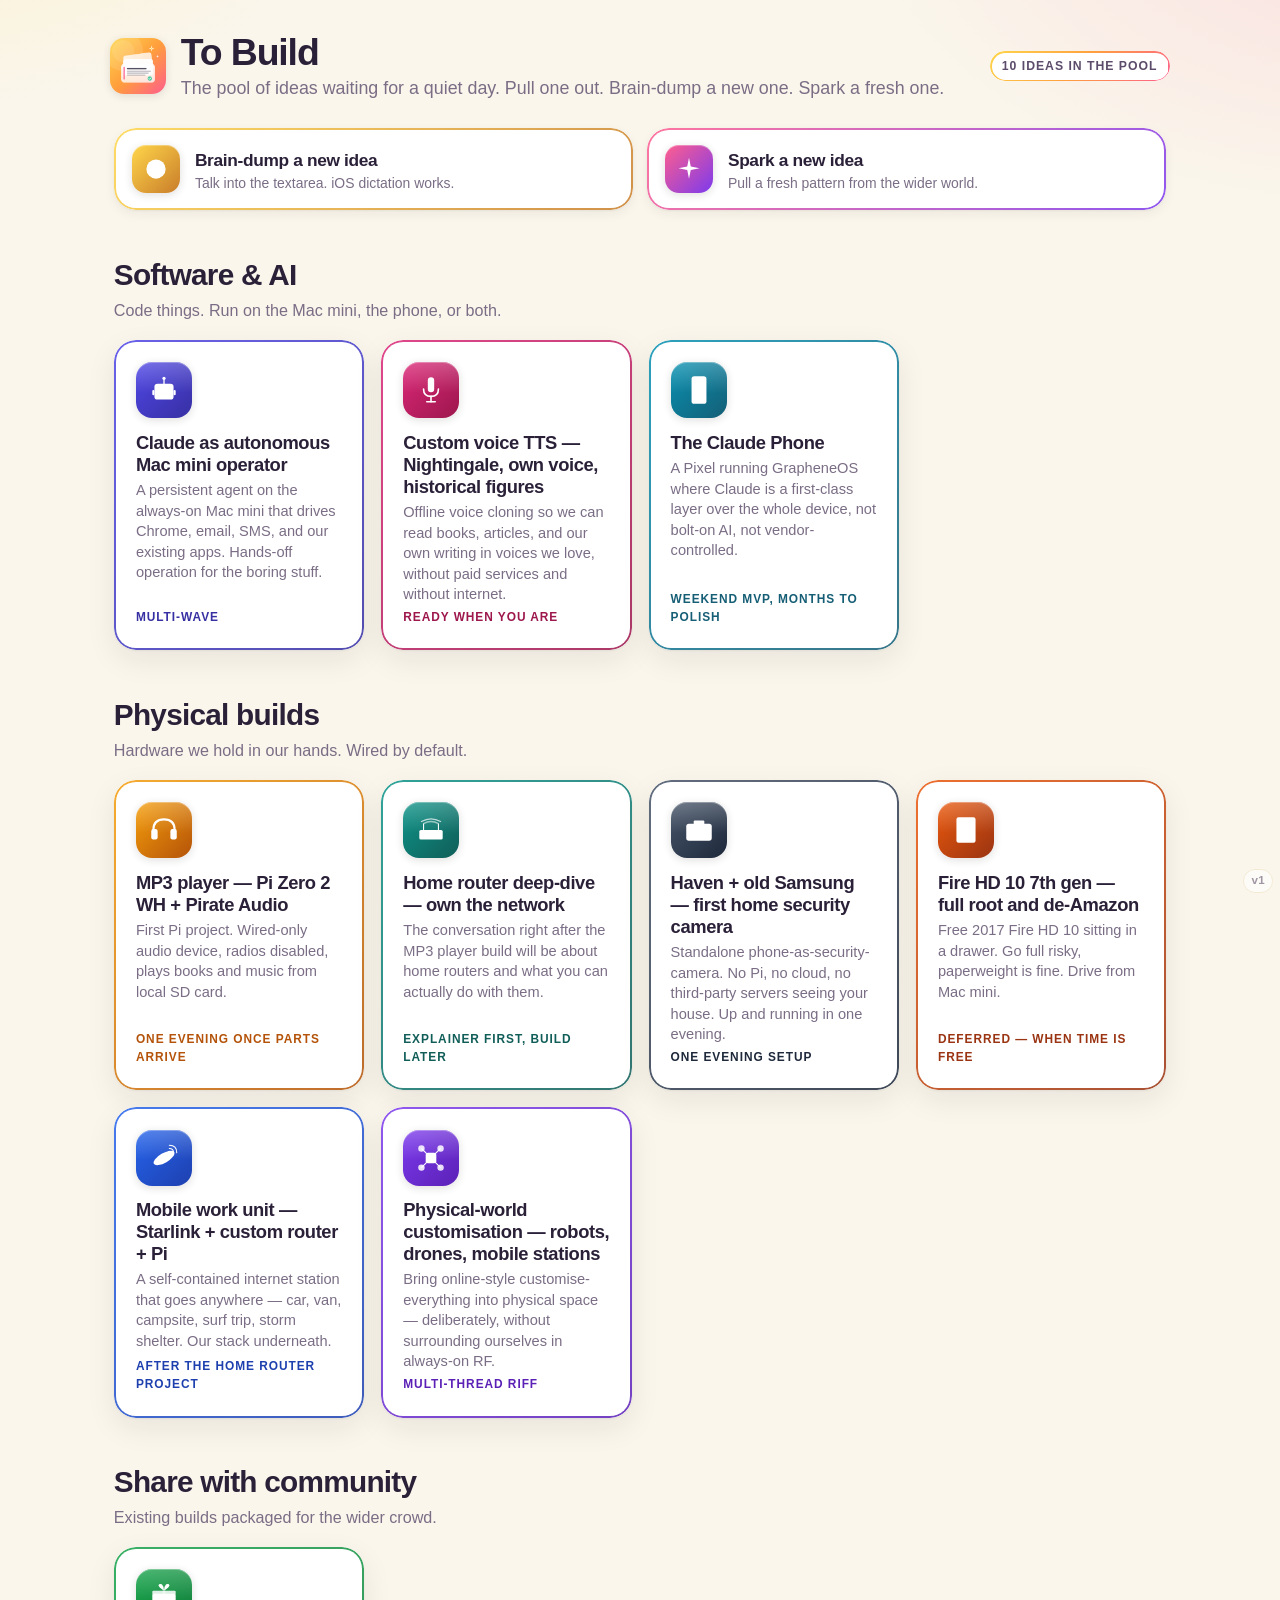
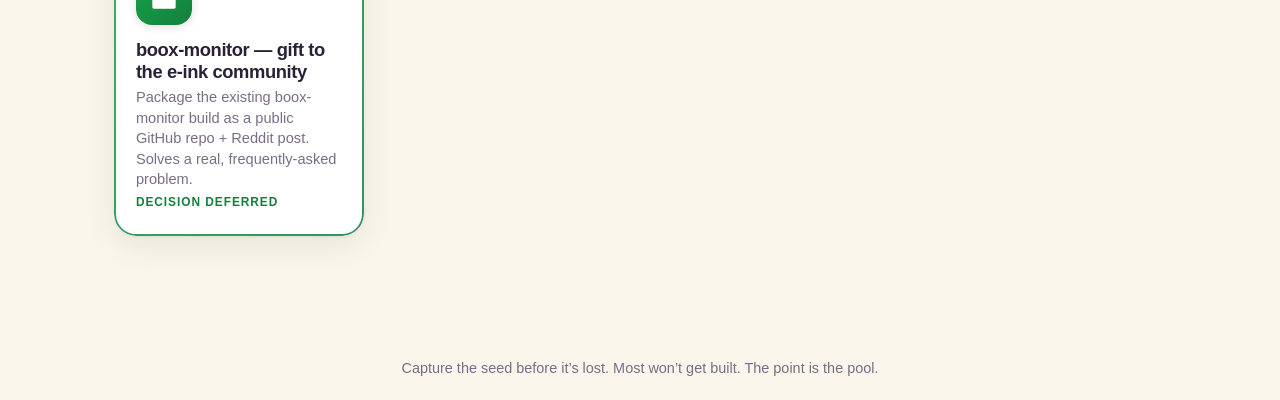
==== index.html @ 6b17cfba "Initial commit: To Build — ideas pool PWA Personal launcher for the pool of project ideas captured i" ====
<!DOCTYPE html>
<html lang="en">
<head>
  <meta charset="UTF-8">
  <meta name="viewport" content="width=device-width, initial-scale=1.0, viewport-fit=cover">
  <meta name="theme-color" content="#FAF6EC">
  <meta name="apple-mobile-web-app-capable" content="yes">
  <meta name="apple-mobile-web-app-status-bar-style" content="default">
  <meta name="apple-mobile-web-app-title" content="To Build">
  <title>To Build — The ideas pool</title>
  <link rel="manifest" href="manifest.json">
  <link rel="icon" type="image/png" sizes="192x192" href="icon-192.png">
  <link rel="apple-touch-icon" href="apple-touch-icon.png">
  <link rel="stylesheet" href="assets/style.css">
</head>
<body class="launcher">

  <header class="launcher-hero">
    <div class="hero-wrap">
      <div class="hero-brand">
        <img src="icon-192.png" alt="" class="brand-icon" onerror="this.style.display='none'">
        <div>
          <h1>To Build</h1>
          <p class="hero-lede">The pool of ideas waiting for a quiet day. Pull one out. Brain-dump a new one. Spark a fresh one.</p>
        </div>
      </div>
      <div class="count-pill" id="count-pill">… ideas</div>
    </div>
  </header>

  <main class="launcher-main">

    <div class="action-row">
      <a href="add.html" class="action-tile" style="--c:#FFD64A;--cd:#C97D2A;">
        <span class="action-icon"><svg viewBox="0 0 64 64" class="tile-icon" id="add-icon"></svg></span>
        <span class="action-body">
          <span class="action-name">Brain-dump a new idea</span>
          <span class="action-tagline">Talk into the textarea. iOS dictation works.</span>
        </span>
      </a>
      <a href="spark.html" class="action-tile" style="--c:#FF5E8E;--cd:#7c3aed;">
        <span class="action-icon"><svg viewBox="0 0 64 64" class="tile-icon" id="spark-icon"></svg></span>
        <span class="action-body">
          <span class="action-name">Spark a new idea</span>
          <span class="action-tagline">Pull a fresh pattern from the wider world.</span>
        </span>
      </a>
    </div>

    <div id="sections"></div>

  </main>

  <footer class="launcher-footer">
    Capture the seed before it&rsquo;s lost. Most won&rsquo;t get built. The point is the pool.
  </footer>

  <script src="assets/ideas-data.js"></script>
  <script src="assets/app.js"></script>
  <script>
    // Inject action-tile icons
    document.getElementById('add-icon').innerHTML = TB.ICONS.plus;
    document.getElementById('spark-icon').innerHTML = TB.ICONS.spark;

    // Group ideas by category
    const user = TB.loadUserIdeas();
    const seed = window.IDEAS || [];
    const all = [...user, ...seed];
    document.getElementById('count-pill').textContent = `${all.length} ideas in the pool`;

    const userTiles = user;
    const grouped = {};
    for (const cat of window.CATEGORIES) grouped[cat.id] = [];
    for (const idea of seed) {
      if (grouped[idea.category]) grouped[idea.category].push(idea);
    }

    function renderTile(idea) {
      const isUser = !window.IDEAS.find(s => s.id === idea.id);
      return `
        <a href="idea.html?id=${encodeURIComponent(idea.id)}" class="tile" style="--c:${idea.color};--cd:${idea.colorDeep};">
          ${isUser ? '<span class="tile-badge">Yours</span>' : ''}
          <div class="tile-icon-wrap">${TB.tileIconSVG(idea.icon)}</div>
          <div class="tile-body">
            <div class="tile-name">${TB.escapeHtml(idea.name)}</div>
            <div class="tile-tagline">${TB.escapeHtml(idea.hook)}</div>
            ${idea.status ? `<div class="tile-status">${TB.escapeHtml(idea.status)}</div>` : ''}
          </div>
        </a>`;
    }

    const sectionsEl = document.getElementById('sections');
    let html = '';

    if (userTiles.length) {
      html += `
        <section class="tile-section">
          <h2 class="tile-section-title">Your brain-dumps</h2>
          <p class="tile-section-sub">Captured straight into the app. Local to this device.</p>
          <div class="tile-grid">${userTiles.map(renderTile).join('')}</div>
        </section>`;
    }

    for (const cat of window.CATEGORIES) {
      const list = grouped[cat.id];
      if (!list.length) continue;
      html += `
        <section class="tile-section">
          <h2 class="tile-section-title">${TB.escapeHtml(cat.name)}</h2>
          <p class="tile-section-sub">${TB.escapeHtml(cat.sub)}</p>
          <div class="tile-grid">${list.map(renderTile).join('')}</div>
        </section>`;
    }

    if (!all.length) {
      html = `<div class="empty">No ideas yet. Tap <strong>Brain-dump a new idea</strong> or <strong>Spark a new idea</strong> to start the pool.</div>`;
    }

    sectionsEl.innerHTML = html;
  </script>
</body>
</html>
---- assets/style.css ----
:root {
  --ink: #2A2038;
  --ink-soft: #5C4B6B;
  --ink-mute: #7A6D85;
  --paper: #FAF6EC;
  --paper-warm: #FFF6D9;
  --paper-card: #FFFFFF;
  --paper-surface: #FFFBF0;
  --rule: #F0E5C8;
  --rule-soft: #F6EED4;
  --rule-strong: #E6D6A8;

  --sun: #FFD64A;
  --sun-hot: #FF9F3D;
  --pink: #FF5E8E;
  --sky: #4A9ED4;
  --sky-soft: #6CB4E2;
  --mint: #4CCB9F;

  --sky-deep: #2D6FA8;
  --sun-deep: #C97D2A;
  --leaf: #4CCB9F;
  --leaf-soft: #D5F4E6;
  --rose: #FF5E8E;
  --rose-soft: #FFE0EB;
  --sky-soft-bg: #E0F0FA;
  --sun-soft: #FFF6D9;

  --grad-warm: linear-gradient(135deg, #FFD64A 0%, #FF9F3D 50%, #FF5E8E 100%);
  --grad-sun: linear-gradient(135deg, #FFD64A 0%, #FF9F3D 100%);
  --grad-sky: linear-gradient(135deg, #6CB4E2 0%, #4A9ED4 100%);
  --grad-fresh: linear-gradient(135deg, #FFD64A 0%, #4CCB9F 100%);
  --grad-pink: linear-gradient(135deg, #FF9F3D 0%, #FF5E8E 100%);

  --sans: -apple-system, BlinkMacSystemFont, "SF Pro Display", "Segoe UI", Helvetica, Arial, sans-serif;

  --shadow-sm: 0 1px 2px rgba(40, 30, 20, 0.05), 0 4px 12px rgba(40, 30, 20, 0.06);
  --shadow-md: 0 2px 4px rgba(40, 30, 20, 0.06), 0 10px 28px rgba(40, 30, 20, 0.10);
  --shadow-lg: 0 4px 12px rgba(40, 30, 20, 0.10), 0 24px 60px rgba(40, 30, 20, 0.14);

  --radius-sm: 10px;
  --radius-md: 16px;
  --radius-lg: 22px;
  --radius-pill: 999px;
}

* { box-sizing: border-box; }

html, body {
  margin: 0;
  padding: 0;
  background:
    radial-gradient(900px 500px at -10% -20%, rgba(255, 214, 74, 0.22), transparent 60%),
    radial-gradient(900px 500px at 110% -10%, rgba(255, 94, 142, 0.16), transparent 60%),
    var(--paper);
  background-attachment: fixed;
  color: var(--ink);
  font-family: var(--sans);
  font-size: 17px;
  line-height: 1.5;
  -webkit-font-smoothing: antialiased;
  -moz-osx-font-smoothing: grayscale;
  -webkit-tap-highlight-color: transparent;
}

body { min-height: 100vh; display: flex; flex-direction: column; }

a { color: var(--sun-hot); text-decoration: none; }

h1, h2, h3, h4 {
  font-family: var(--sans);
  color: var(--ink);
  line-height: 1.15;
  letter-spacing: -0.025em;
  margin: 0 0 0.4em;
}
h1 { font-size: clamp(2rem, 5.5vw, 2.6rem); font-weight: 800; letter-spacing: -0.03em; }
h2 { font-size: clamp(1.35rem, 3vw, 1.6rem); font-weight: 800; letter-spacing: -0.025em; margin: 1.8em 0 0.6em; }
h3 { font-size: 1.18rem; font-weight: 700; letter-spacing: -0.02em; margin: 1.4em 0 0.4em; }
h4 { font-size: 0.75rem; margin: 1em 0 0.3em; text-transform: uppercase; letter-spacing: 0.1em; font-weight: 800; color: var(--sun-hot); }

p { margin: 0 0 1em; color: var(--ink-soft); }
strong { color: var(--ink); font-weight: 700; }
em { color: var(--ink-soft); }

/* ---------- Launcher hero ---------- */

.launcher-hero {
  padding: 1.8em 1.2em 0.6em;
  max-width: 1100px;
  margin: 0 auto;
  width: 100%;
}
.hero-wrap {
  display: flex;
  align-items: center;
  justify-content: space-between;
  gap: 1em;
  flex-wrap: wrap;
}
.hero-brand {
  display: flex;
  align-items: center;
  gap: 0.85em;
}
.hero-brand .brand-icon {
  width: 56px;
  height: 56px;
  border-radius: 14px;
  box-shadow: 0 2px 8px rgba(40, 30, 20, 0.12);
  flex-shrink: 0;
}
.hero-brand h1 {
  font-size: clamp(1.7rem, 4.5vw, 2.2rem);
  font-weight: 800;
  letter-spacing: -0.03em;
  margin: 0;
  color: var(--ink);
}
.hero-lede {
  margin: 0.15em 0 0;
  font-size: clamp(0.95rem, 2vw, 1.05rem);
  color: var(--ink-mute);
  line-height: 1.4;
  font-weight: 500;
}
.count-pill {
  flex-shrink: 0;
  padding: 0.5em 1em;
  background: white;
  border-radius: 999px;
  font-size: 0.72em;
  font-weight: 800;
  letter-spacing: 0.08em;
  text-transform: uppercase;
  color: var(--ink-soft);
  position: relative;
}
.count-pill::before {
  content: "";
  position: absolute;
  inset: 0;
  padding: 1.5px;
  border-radius: 999px;
  background: var(--grad-warm);
  -webkit-mask: linear-gradient(#000 0 0) content-box, linear-gradient(#000 0 0);
  -webkit-mask-composite: xor;
  mask-composite: exclude;
  pointer-events: none;
}

/* ---------- Launcher main + actions ---------- */

.launcher-main {
  max-width: 1100px;
  margin: 0 auto;
  padding: 1em 1.4em 4em;
  width: 100%;
}

.action-row {
  display: grid;
  gap: 0.8em;
  grid-template-columns: repeat(2, 1fr);
  margin: 0 0 1.8em;
}

.action-tile {
  position: relative;
  background: white;
  border-radius: var(--radius-lg);
  padding: 1em 1.1em;
  text-decoration: none;
  color: var(--ink);
  display: flex;
  align-items: center;
  gap: 0.85em;
  box-shadow: var(--shadow-sm);
  transition: transform 0.16s ease, box-shadow 0.16s ease;
}
.action-tile::before {
  content: "";
  position: absolute;
  inset: 0;
  padding: 2px;
  border-radius: var(--radius-lg);
  background: linear-gradient(135deg, var(--c) 0%, var(--cd) 100%);
  -webkit-mask: linear-gradient(#000 0 0) content-box, linear-gradient(#000 0 0);
  -webkit-mask-composite: xor;
  mask-composite: exclude;
  pointer-events: none;
  opacity: 0.85;
}
.action-tile:hover { transform: translateY(-2px); box-shadow: var(--shadow-md); }
.action-tile:hover::before { opacity: 1; }
.action-tile:active { transform: scale(0.985); }

.action-icon {
  width: 48px;
  height: 48px;
  border-radius: 14px;
  background: linear-gradient(135deg, var(--c), var(--cd));
  display: flex;
  align-items: center;
  justify-content: center;
  color: white;
  flex-shrink: 0;
  box-shadow: 0 2px 8px rgba(40, 30, 20, 0.14), inset 0 1px 0 rgba(255, 255, 255, 0.3);
}
.action-icon svg { width: 28px; height: 28px; }
.action-body { display: flex; flex-direction: column; gap: 0.1em; min-width: 0; }
.action-name { font-weight: 800; font-size: 1.02em; letter-spacing: -0.02em; color: var(--ink); }
.action-tagline { font-size: 0.82em; color: var(--ink-mute); line-height: 1.3; }

/* ---------- Tile sections ---------- */

.tile-section { margin-bottom: 2em; }
.tile-section-title {
  font-size: clamp(1.4rem, 3.4vw, 1.75rem);
  font-weight: 800;
  letter-spacing: -0.025em;
  margin: 1.6em 0 0.2em;
}
.tile-section-sub {
  margin: 0 0 1.1em;
  color: var(--ink-mute);
  font-size: 0.95em;
  font-weight: 500;
}

.tile-grid {
  display: grid;
  gap: 1em;
  grid-template-columns: repeat(auto-fill, minmax(240px, 1fr));
}

.tile {
  position: relative;
  background: white;
  border-radius: var(--radius-lg);
  padding: 1.3em 1.3em 1.4em;
  text-decoration: none;
  color: var(--ink);
  display: flex;
  flex-direction: column;
  gap: 0.7em;
  box-shadow: 0 1px 2px rgba(40, 30, 20, 0.05), 0 10px 30px rgba(40, 30, 20, 0.08);
  transition: transform 0.16s ease, box-shadow 0.16s ease;
  min-height: 200px;
}
.tile::before {
  content: "";
  position: absolute;
  inset: 0;
  padding: 2px;
  border-radius: var(--radius-lg);
  background: linear-gradient(135deg, var(--c) 0%, var(--cd) 100%);
  -webkit-mask: linear-gradient(#000 0 0) content-box, linear-gradient(#000 0 0);
  -webkit-mask-composite: xor;
  mask-composite: exclude;
  pointer-events: none;
  opacity: 0.85;
}
.tile:hover { transform: translateY(-3px); box-shadow: 0 2px 4px rgba(40, 30, 20, 0.06), 0 20px 44px rgba(40, 30, 20, 0.12); }
.tile:hover::before { opacity: 1; }
.tile:active { transform: scale(0.985); }

.tile-icon-wrap {
  position: relative;
  width: 56px;
  height: 56px;
  border-radius: 16px;
  background: linear-gradient(135deg, var(--c), var(--cd));
  display: flex;
  align-items: center;
  justify-content: center;
  color: white;
  box-shadow: 0 2px 8px rgba(40, 30, 20, 0.14), inset 0 1px 0 rgba(255, 255, 255, 0.3);
  overflow: hidden;
}
.tile-icon-wrap::before {
  content: "";
  position: absolute;
  top: 0; left: 0; right: 0; height: 55%;
  background: linear-gradient(180deg, rgba(255,255,255,0.22) 0%, transparent 100%);
  pointer-events: none;
}
.tile-icon { position: relative; z-index: 2; width: 34px; height: 34px; color: white; }

.tile-body { display: flex; flex-direction: column; gap: 0.25em; flex: 1; margin-top: 0.1em; }
.tile-name {
  font-weight: 800;
  font-size: 1.08em;
  color: var(--ink);
  line-height: 1.2;
  letter-spacing: -0.022em;
}
.tile-tagline {
  font-size: 0.86em;
  color: var(--ink-mute);
  line-height: 1.4;
  font-weight: 500;
}
.tile-status {
  font-size: 0.7em;
  letter-spacing: 0.08em;
  color: var(--cd);
  text-transform: uppercase;
  font-weight: 800;
  margin-top: auto;
}
.tile-badge {
  position: absolute;
  top: 0.85em;
  right: 0.85em;
  z-index: 3;
  background: white;
  color: var(--ink-soft);
  padding: 0.25em 0.7em;
  border-radius: 999px;
  font-size: 0.63em;
  font-weight: 800;
  letter-spacing: 0.1em;
  text-transform: uppercase;
}

/* ---------- Empty state ---------- */

.empty {
  background: white;
  border-radius: var(--radius-lg);
  padding: 1.6em;
  text-align: center;
  color: var(--ink-mute);
  border: 1.5px dashed var(--rule-strong);
}

/* ---------- Detail page ---------- */

body.detail-page {
  background:
    radial-gradient(ellipse 1200px 500px at 50% -100px, var(--d-soft, var(--sky-soft)) 0%, transparent 65%),
    var(--paper);
  background-attachment: fixed;
}

.detail-main {
  max-width: 720px;
  margin: 0 auto;
  padding: 4em 1.4em 4em;
}

.detail-hero {
  text-align: center;
  margin-bottom: 2em;
}
.detail-eyebrow {
  font-family: var(--sans);
  font-size: 0.74em;
  letter-spacing: 0.12em;
  text-transform: uppercase;
  font-weight: 800;
  color: var(--d-deep, var(--sky-deep));
  margin-bottom: 0.6em;
}
.detail-hero h1 {
  font-size: clamp(2rem, 5vw, 2.6rem);
  font-weight: 800;
  letter-spacing: -0.03em;
  color: var(--ink);
  margin: 0 0 0.5em;
}
.detail-hook {
  font-size: 1.05em;
  color: var(--ink-soft);
  line-height: 1.55;
  margin: 0 0 1.2em;
  font-style: italic;
}
.detail-meta {
  display: inline-flex;
  align-items: center;
  gap: 0.6em;
  flex-wrap: wrap;
  justify-content: center;
}
.detail-status-pill {
  font-size: 0.7em;
  letter-spacing: 0.08em;
  font-weight: 800;
  text-transform: uppercase;
  padding: 0.32em 0.85em;
  border-radius: 999px;
  background: linear-gradient(135deg, var(--d-color, var(--sky)), var(--d-deep, var(--sky-deep)));
  color: white;
}
.detail-date-pill {
  font-size: 0.7em;
  letter-spacing: 0.08em;
  font-weight: 700;
  text-transform: uppercase;
  padding: 0.32em 0.8em;
  border-radius: 999px;
  background: white;
  color: var(--ink-mute);
  border: 1px solid var(--rule);
}

.detail-body {
  background: white;
  border-radius: var(--radius-lg);
  padding: 1.8em;
  box-shadow: var(--shadow-md);
  position: relative;
}
.detail-body::before {
  content: "";
  position: absolute;
  inset: 0;
  padding: 2px;
  border-radius: var(--radius-lg);
  background: linear-gradient(135deg, var(--d-color, var(--sky)), var(--d-deep, var(--sky-deep)));
  -webkit-mask: linear-gradient(#000 0 0) content-box, linear-gradient(#000 0 0);
  -webkit-mask-composite: xor;
  mask-composite: exclude;
  pointer-events: none;
  opacity: 0.55;
}
.detail-body p { color: var(--ink-soft); font-size: 1em; line-height: 1.65; margin: 0 0 1.1em; }
.detail-body p:last-child { margin-bottom: 0; }

.detail-actions {
  display: flex;
  gap: 0.7em;
  justify-content: center;
  flex-wrap: wrap;
  margin-top: 1.6em;
}

/* ---------- Buttons (gradient outline) ---------- */

button, .btn {
  appearance: none;
  font-family: var(--sans);
  font-size: 0.92em;
  font-weight: 700;
  letter-spacing: -0.005em;
  padding: 0.75em 1.4em;
  border: none;
  border-radius: var(--radius-pill);
  cursor: pointer;
  color: var(--ink);
  background: white;
  position: relative;
  transition: transform 0.12s ease;
  display: inline-flex;
  align-items: center;
  gap: 0.4em;
  text-decoration: none;
}
button::before, .btn::before {
  content: "";
  position: absolute;
  inset: 0;
  padding: 2px;
  border-radius: var(--radius-pill);
  background: var(--grad-warm);
  -webkit-mask: linear-gradient(#000 0 0) content-box, linear-gradient(#000 0 0);
  -webkit-mask-composite: xor;
  mask-composite: exclude;
  pointer-events: none;
}
button:active, .btn:active { transform: scale(0.97); }
button:disabled { opacity: 0.45; cursor: not-allowed; }

button.primary-fill, .btn.primary-fill {
  background: var(--grad-warm);
  color: white;
}
button.primary-fill::before, .btn.primary-fill::before { display: none; }

button.secondary::before, .btn.secondary::before { background: var(--grad-sky); }
button.danger::before, .btn.danger::before { background: linear-gradient(135deg, #f87171, #b91c1c); }

/* ---------- Form (Add page) ---------- */

.form-main {
  max-width: 640px;
  margin: 0 auto;
  padding: 4em 1.4em 4em;
}
.form-main h1 {
  font-size: clamp(1.8rem, 4.5vw, 2.3rem);
  margin: 0 0 0.4em;
}
.form-main .lede {
  color: var(--ink-mute);
  margin: 0 0 1.8em;
  font-size: 1em;
  line-height: 1.5;
}

.field { margin-bottom: 1.2em; }
.field label {
  display: block;
  font-family: var(--sans);
  font-size: 0.78em;
  text-transform: uppercase;
  letter-spacing: 0.08em;
  color: var(--ink-soft);
  margin-bottom: 0.5em;
  font-weight: 700;
}
.field input[type="text"],
.field textarea,
.field select {
  font-family: var(--sans);
  font-size: 1em;
  padding: 0.85em 1em;
  border: 1.5px solid var(--rule);
  border-radius: var(--radius-md);
  background: white;
  color: var(--ink);
  width: 100%;
  transition: border-color 0.15s ease, box-shadow 0.15s ease;
}
.field textarea { min-height: 160px; resize: vertical; }
.field input:focus, .field textarea:focus, .field select:focus {
  outline: none;
  border-color: var(--sun-hot);
  box-shadow: 0 0 0 3px rgba(255, 159, 61, 0.18);
}

.form-actions {
  display: flex;
  gap: 0.6em;
  margin-top: 1.6em;
  flex-wrap: wrap;
}

.hint {
  font-size: 0.85em;
  color: var(--ink-mute);
  margin-top: 0.4em;
  line-height: 1.4;
}

/* ---------- Spark card ---------- */

.spark-main {
  max-width: 640px;
  margin: 0 auto;
  padding: 4em 1.4em 4em;
}
.spark-eyebrow {
  text-align: center;
  font-size: 0.74em;
  letter-spacing: 0.12em;
  text-transform: uppercase;
  font-weight: 800;
  color: var(--sun-hot);
  margin-bottom: 0.6em;
}
.spark-main > h1 {
  text-align: center;
  font-size: clamp(1.8rem, 4.5vw, 2.3rem);
  margin: 0 0 0.4em;
}
.spark-main > .lede {
  text-align: center;
  color: var(--ink-mute);
  margin: 0 0 2em;
  font-size: 1em;
}

.spark-card {
  background: white;
  border-radius: var(--radius-lg);
  padding: 1.8em;
  position: relative;
  box-shadow: var(--shadow-md);
  margin-bottom: 1.4em;
  animation: cardIn 0.32s cubic-bezier(0.34, 1.4, 0.64, 1);
}
.spark-card::before {
  content: "";
  position: absolute;
  inset: 0;
  padding: 2.5px;
  border-radius: var(--radius-lg);
  background: linear-gradient(135deg, var(--c), var(--cd));
  -webkit-mask: linear-gradient(#000 0 0) content-box, linear-gradient(#000 0 0);
  -webkit-mask-composite: xor;
  mask-composite: exclude;
  pointer-events: none;
}
@keyframes cardIn {
  from { opacity: 0; transform: translateY(8px) scale(0.985); }
  to { opacity: 1; transform: translateY(0) scale(1); }
}
.spark-card-eyebrow {
  font-size: 0.7em;
  font-weight: 800;
  letter-spacing: 0.12em;
  text-transform: uppercase;
  color: var(--cd);
  margin-bottom: 0.6em;
}
.spark-card-name {
  font-size: clamp(1.3rem, 3.8vw, 1.55rem);
  font-weight: 800;
  letter-spacing: -0.025em;
  color: var(--ink);
  margin: 0 0 0.7em;
  line-height: 1.2;
}
.spark-card-body {
  font-size: 1em;
  color: var(--ink-soft);
  line-height: 1.6;
  margin: 0;
}

.spark-actions {
  display: flex;
  gap: 0.6em;
  justify-content: center;
  flex-wrap: wrap;
}

.toast {
  position: fixed;
  bottom: calc(2em + env(safe-area-inset-bottom, 0px));
  left: 50%;
  transform: translateX(-50%);
  background: var(--ink);
  color: white;
  padding: 0.7em 1.2em;
  border-radius: 999px;
  font-size: 0.88em;
  font-weight: 600;
  box-shadow: var(--shadow-md);
  z-index: 9999;
  opacity: 0;
  pointer-events: none;
  transition: opacity 0.2s ease;
}
.toast.show { opacity: 1; }

/* ---------- Home link ---------- */

.home-link {
  position: fixed;
  top: calc(0.8em + env(safe-area-inset-top, 0px));
  left: 0.8em;
  z-index: 9999;
  background: white;
  color: var(--ink);
  padding: 0.5em 1em;
  border-radius: 999px;
  font-family: var(--sans);
  font-size: 0.82em;
  font-weight: 700;
  text-decoration: none;
  border: 1.5px solid var(--rule);
  box-shadow: var(--shadow-sm);
  transition: all 0.15s ease;
}
.home-link:hover {
  border-color: var(--d-color, var(--sun-hot));
  color: var(--d-deep, var(--sun-deep));
  box-shadow: var(--shadow-md);
}

/* ---------- Version pill ---------- */

.version-pill {
  position: fixed;
  bottom: calc(0.6em + env(safe-area-inset-bottom, 0px));
  right: 0.6em;
  z-index: 9998;
  background: rgba(255, 255, 255, 0.85);
  backdrop-filter: blur(6px);
  -webkit-backdrop-filter: blur(6px);
  color: var(--ink-mute);
  padding: 0.2em 0.6em;
  border-radius: 999px;
  font-family: var(--sans);
  font-size: 0.68em;
  font-weight: 700;
  letter-spacing: 0.04em;
  border: 1px solid var(--rule);
  opacity: 0.7;
  pointer-events: none;
}

/* ---------- Footer ---------- */

.launcher-footer {
  text-align: center;
  padding: 1.4em 1em calc(1.4em + env(safe-area-inset-bottom, 0px));
  color: var(--ink-mute);
  font-size: 0.85em;
}

/* ---------- Mobile ---------- */

@media (max-width: 720px) {
  html, body { font-size: 16px; }
  .launcher-main { padding: 0.4em 1em 3em; }
  .launcher-hero { padding: 1.2em 1em 0.4em; }
  .action-row { grid-template-columns: 1fr; }
  .tile-grid { grid-template-columns: 1fr; }
  .detail-main, .form-main, .spark-main { padding-top: 3.6em; }
  .hero-brand { flex-direction: row; }
  .hero-brand .brand-icon { width: 48px; height: 48px; }
  .hero-wrap { flex-wrap: wrap; }
  .count-pill { font-size: 0.66em; padding: 0.4em 0.8em; }
}

@supports (padding: env(safe-area-inset-top)) {
  .launcher-hero { padding-top: calc(1.8em + env(safe-area-inset-top)); }
}
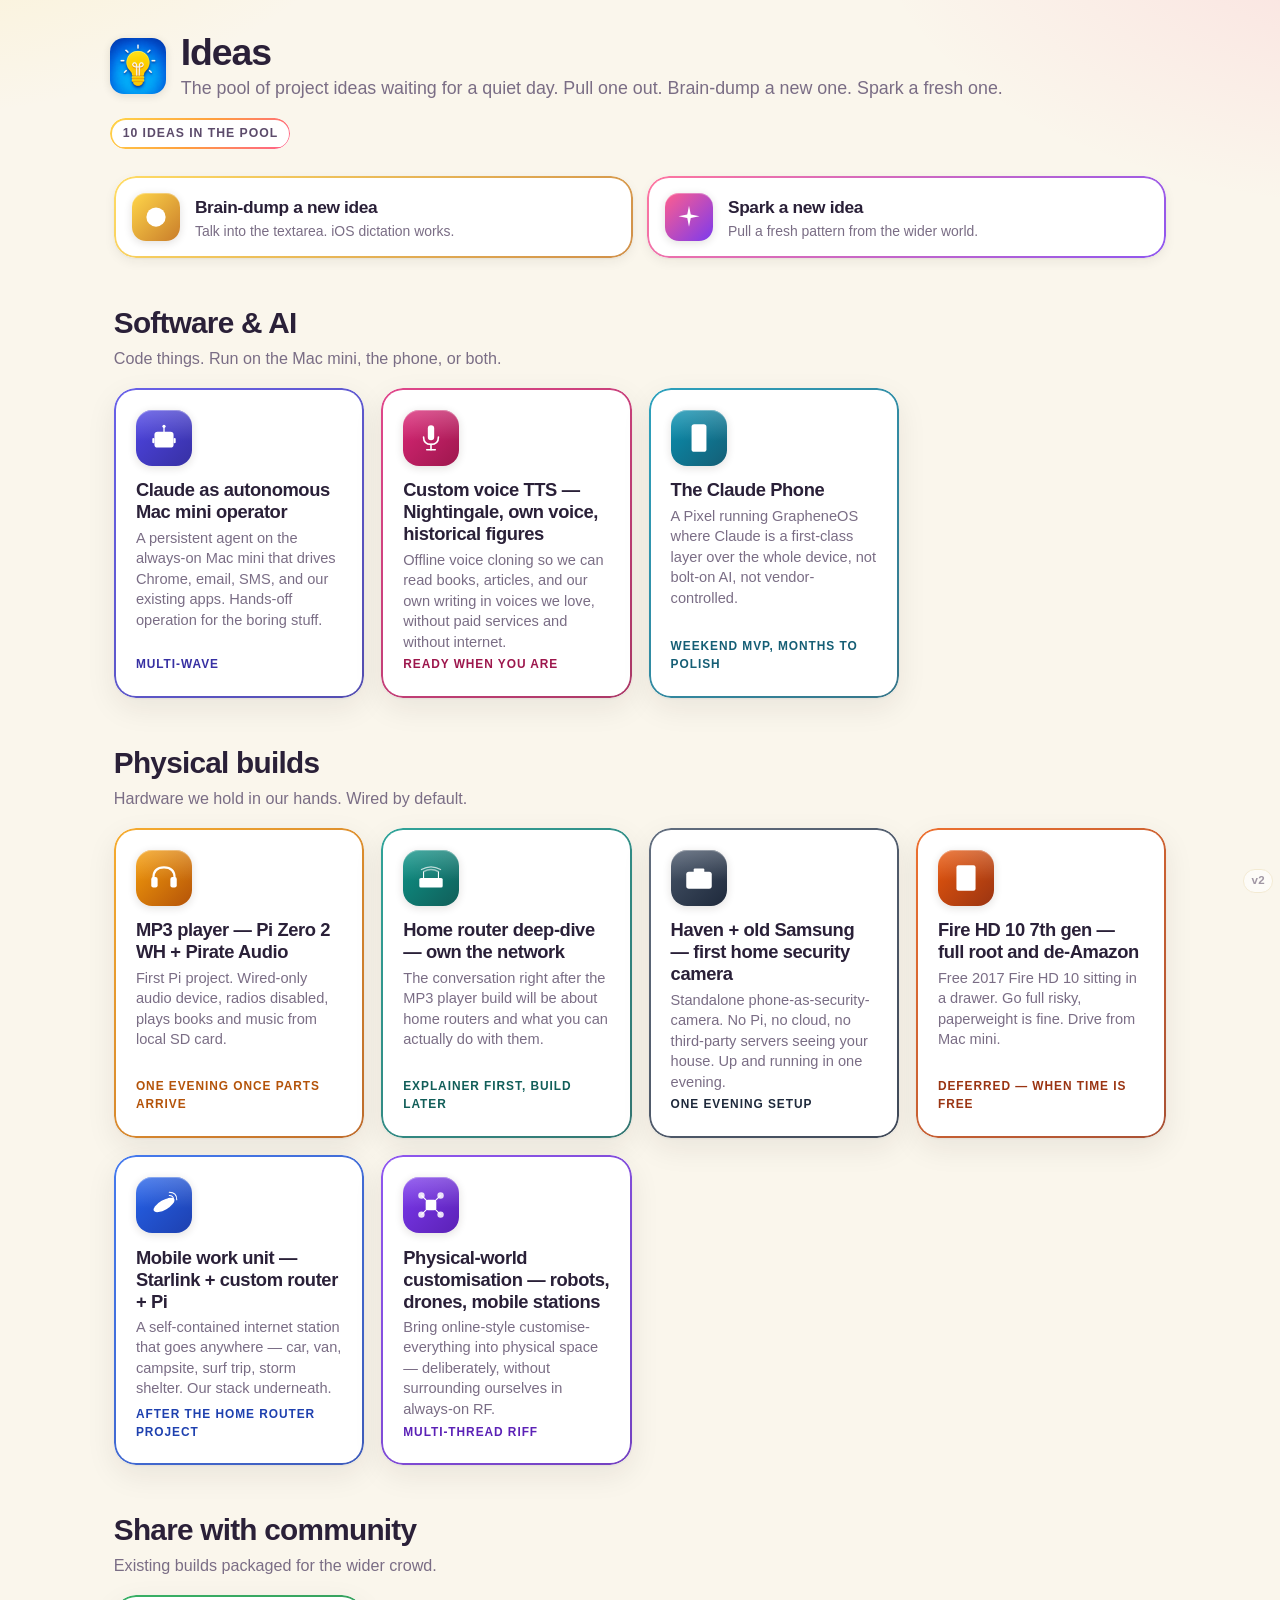
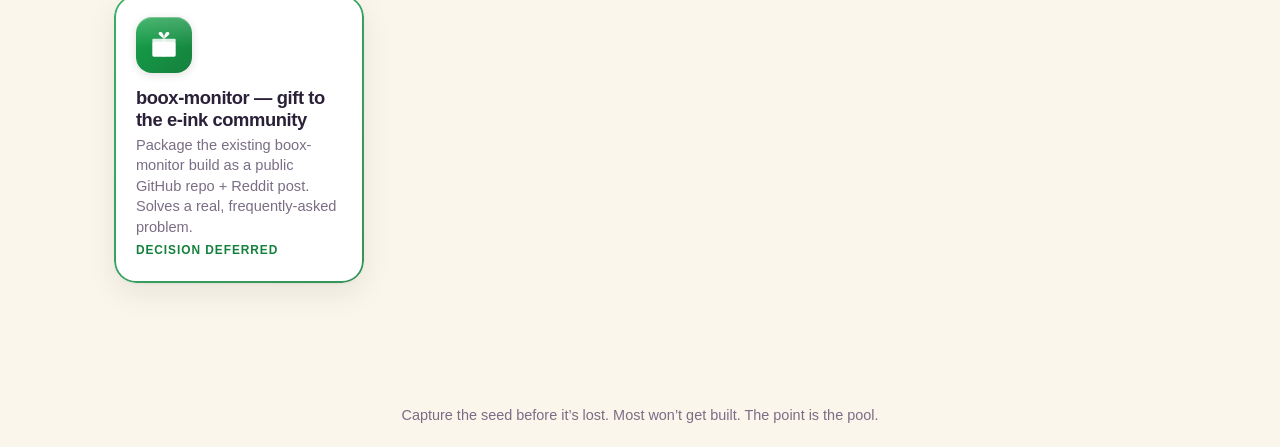
==== commit 49d72bc3: "Rename display to "Ideas" and swap to lightbulb icon Folder, repo, and Vercel project stay as "to-bu" ====
--- a/index.html
+++ b/index.html
@@ -6,8 +6,8 @@
   <meta name="theme-color" content="#FAF6EC">
   <meta name="apple-mobile-web-app-capable" content="yes">
   <meta name="apple-mobile-web-app-status-bar-style" content="default">
-  <meta name="apple-mobile-web-app-title" content="To Build">
-  <title>To Build — The ideas pool</title>
+  <meta name="apple-mobile-web-app-title" content="Ideas">
+  <title>Ideas — The pool</title>
   <link rel="manifest" href="manifest.json">
   <link rel="icon" type="image/png" sizes="192x192" href="icon-192.png">
   <link rel="apple-touch-icon" href="apple-touch-icon.png">
@@ -20,8 +20,8 @@
       <div class="hero-brand">
         <img src="icon-192.png" alt="" class="brand-icon" onerror="this.style.display='none'">
         <div>
-          <h1>To Build</h1>
-          <p class="hero-lede">The pool of ideas waiting for a quiet day. Pull one out. Brain-dump a new one. Spark a fresh one.</p>
+          <h1>Ideas</h1>
+          <p class="hero-lede">The pool of project ideas waiting for a quiet day. Pull one out. Brain-dump a new one. Spark a fresh one.</p>
         </div>
       </div>
       <div class="count-pill" id="count-pill">… ideas</div>
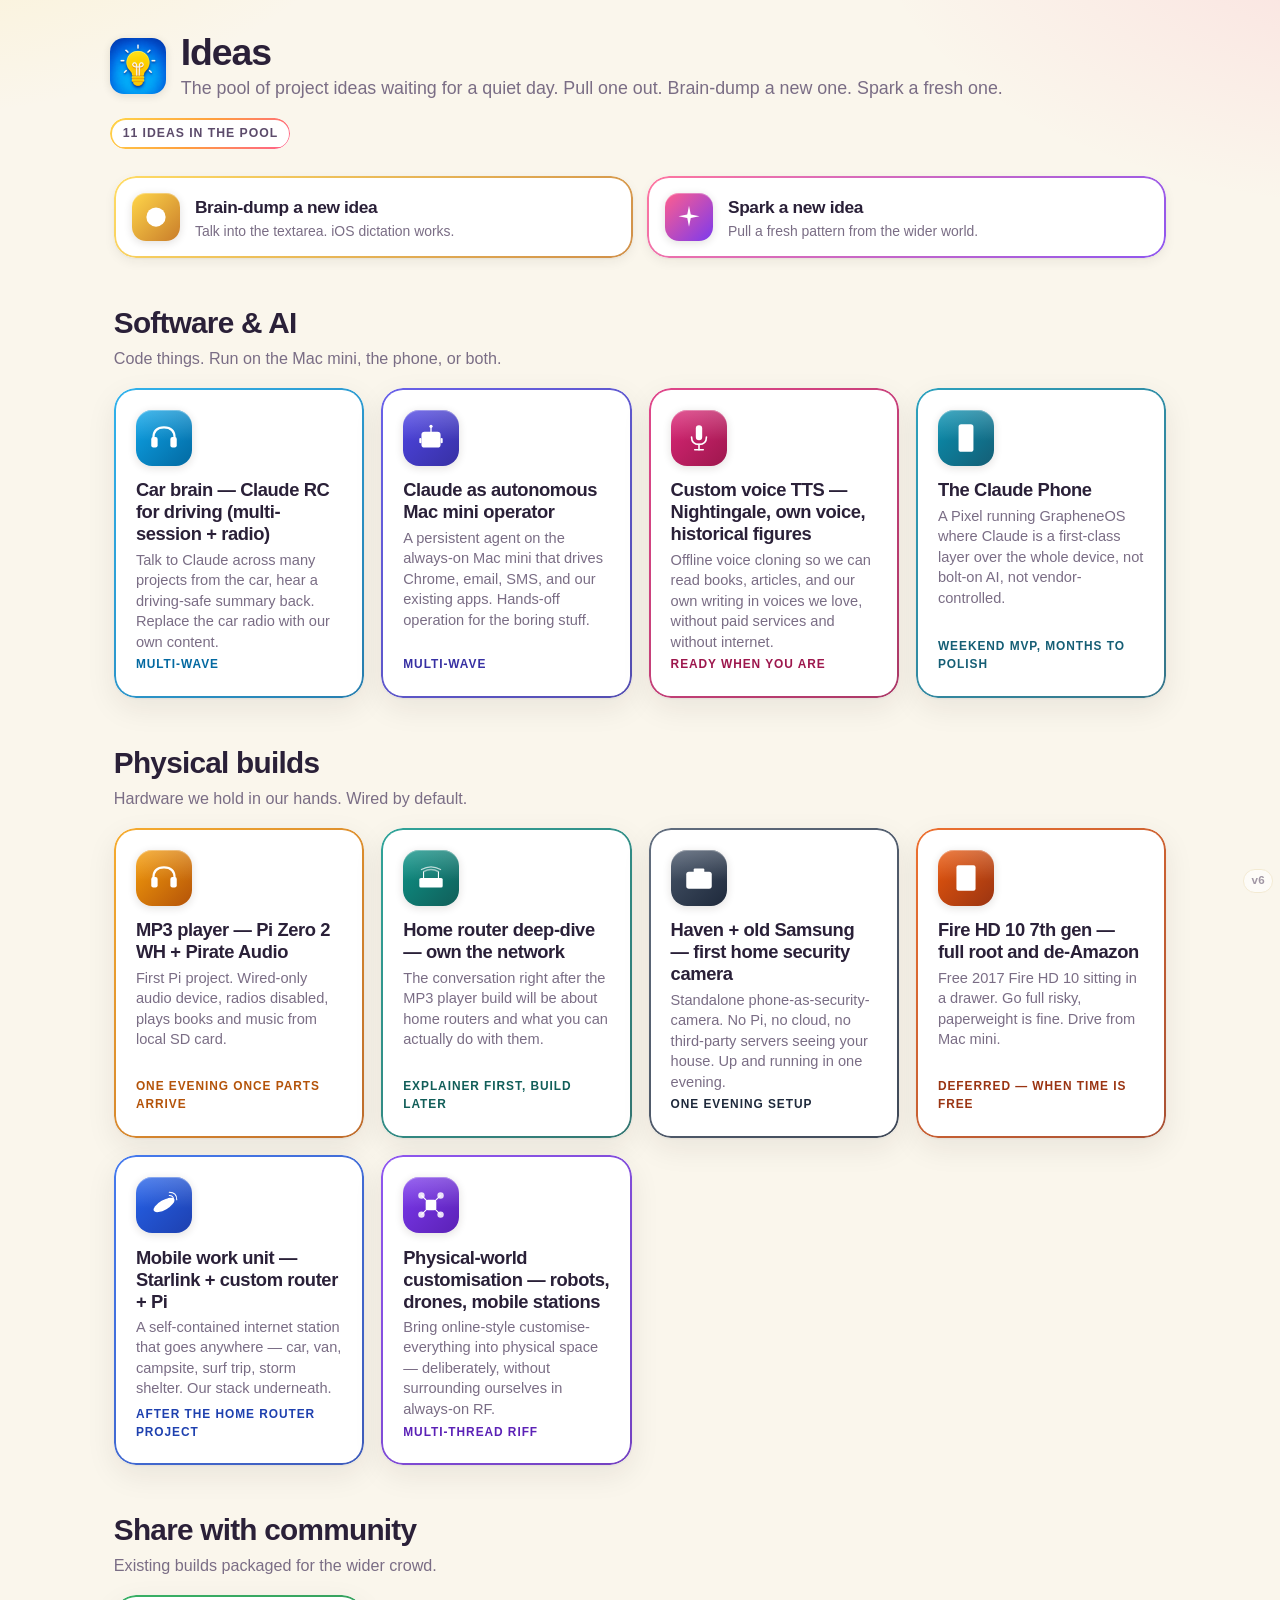
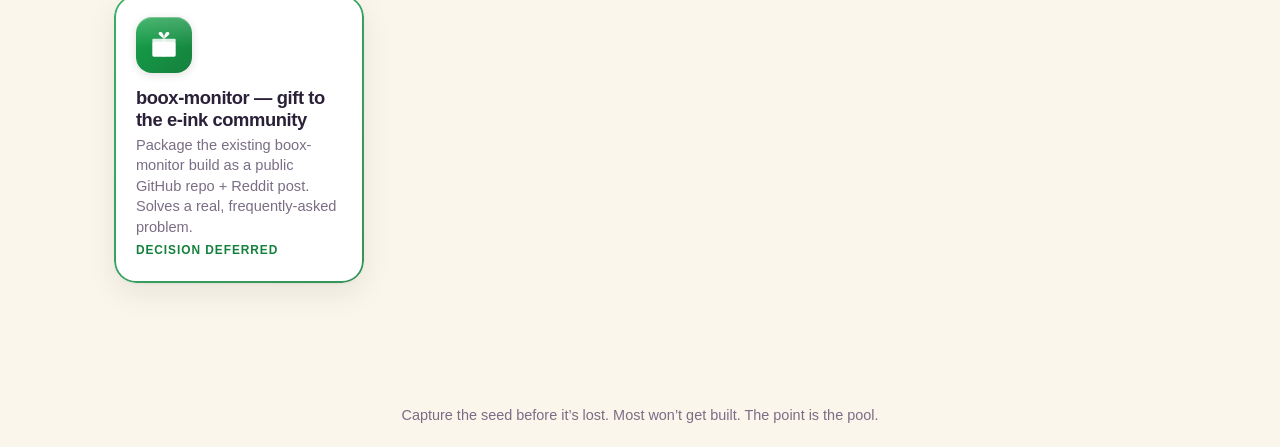
==== commit d881f513: "Saved sparks vanish from deck; built ideas hide from homepage; 88 new sparks - Spark save now marks " ====
--- a/index.html
+++ b/index.html
@@ -64,7 +64,8 @@
 
     // Group ideas by category
     const user = TB.loadUserIdeas();
-    const seed = window.IDEAS || [];
+    const hidden = new Set(TB.loadHiddenSeeds());
+    const seed = (window.IDEAS || []).filter(i => !hidden.has(i.id));
     const all = [...user, ...seed];
     document.getElementById('count-pill').textContent = `${all.length} ideas in the pool`;
 
--- a/assets/style.css
+++ b/assets/style.css
@@ -628,6 +628,56 @@
   flex-wrap: wrap;
 }
 
+.spark-empty {
+  background: white;
+  border-radius: var(--radius-lg);
+  padding: 2em 1.6em;
+  box-shadow: var(--shadow-md);
+  margin-bottom: 1.4em;
+  text-align: center;
+}
+.spark-empty h2 {
+  font-size: 1.2rem;
+  font-weight: 800;
+  letter-spacing: -0.02em;
+  margin: 0 0 0.5em;
+  color: var(--ink);
+}
+.spark-empty p {
+  font-size: 0.95em;
+  color: var(--ink-soft);
+  line-height: 1.5;
+  margin: 0;
+}
+
+/* Subtle back link — only when history exists. Lives above the main row. */
+.spark-back-row {
+  display: flex;
+  justify-content: center;
+  margin-bottom: 0.6em;
+  min-height: 1.6em;
+}
+.spark-back-link {
+  appearance: none;
+  background: transparent;
+  color: var(--ink-mute);
+  font-family: var(--sans);
+  font-size: 0.82em;
+  font-weight: 600;
+  letter-spacing: -0.005em;
+  padding: 0.35em 0.9em;
+  border-radius: 999px;
+  border: none;
+  cursor: pointer;
+  transition: color 0.15s ease, background 0.15s ease, transform 0.12s ease;
+  display: inline-flex;
+  align-items: center;
+  gap: 0.3em;
+}
+.spark-back-link::before { display: none; }
+.spark-back-link:hover { color: var(--ink); background: rgba(0,0,0,0.05); }
+.spark-back-link:active { transform: scale(0.96); }
+
 .toast {
   position: fixed;
   bottom: calc(2em + env(safe-area-inset-bottom, 0px));
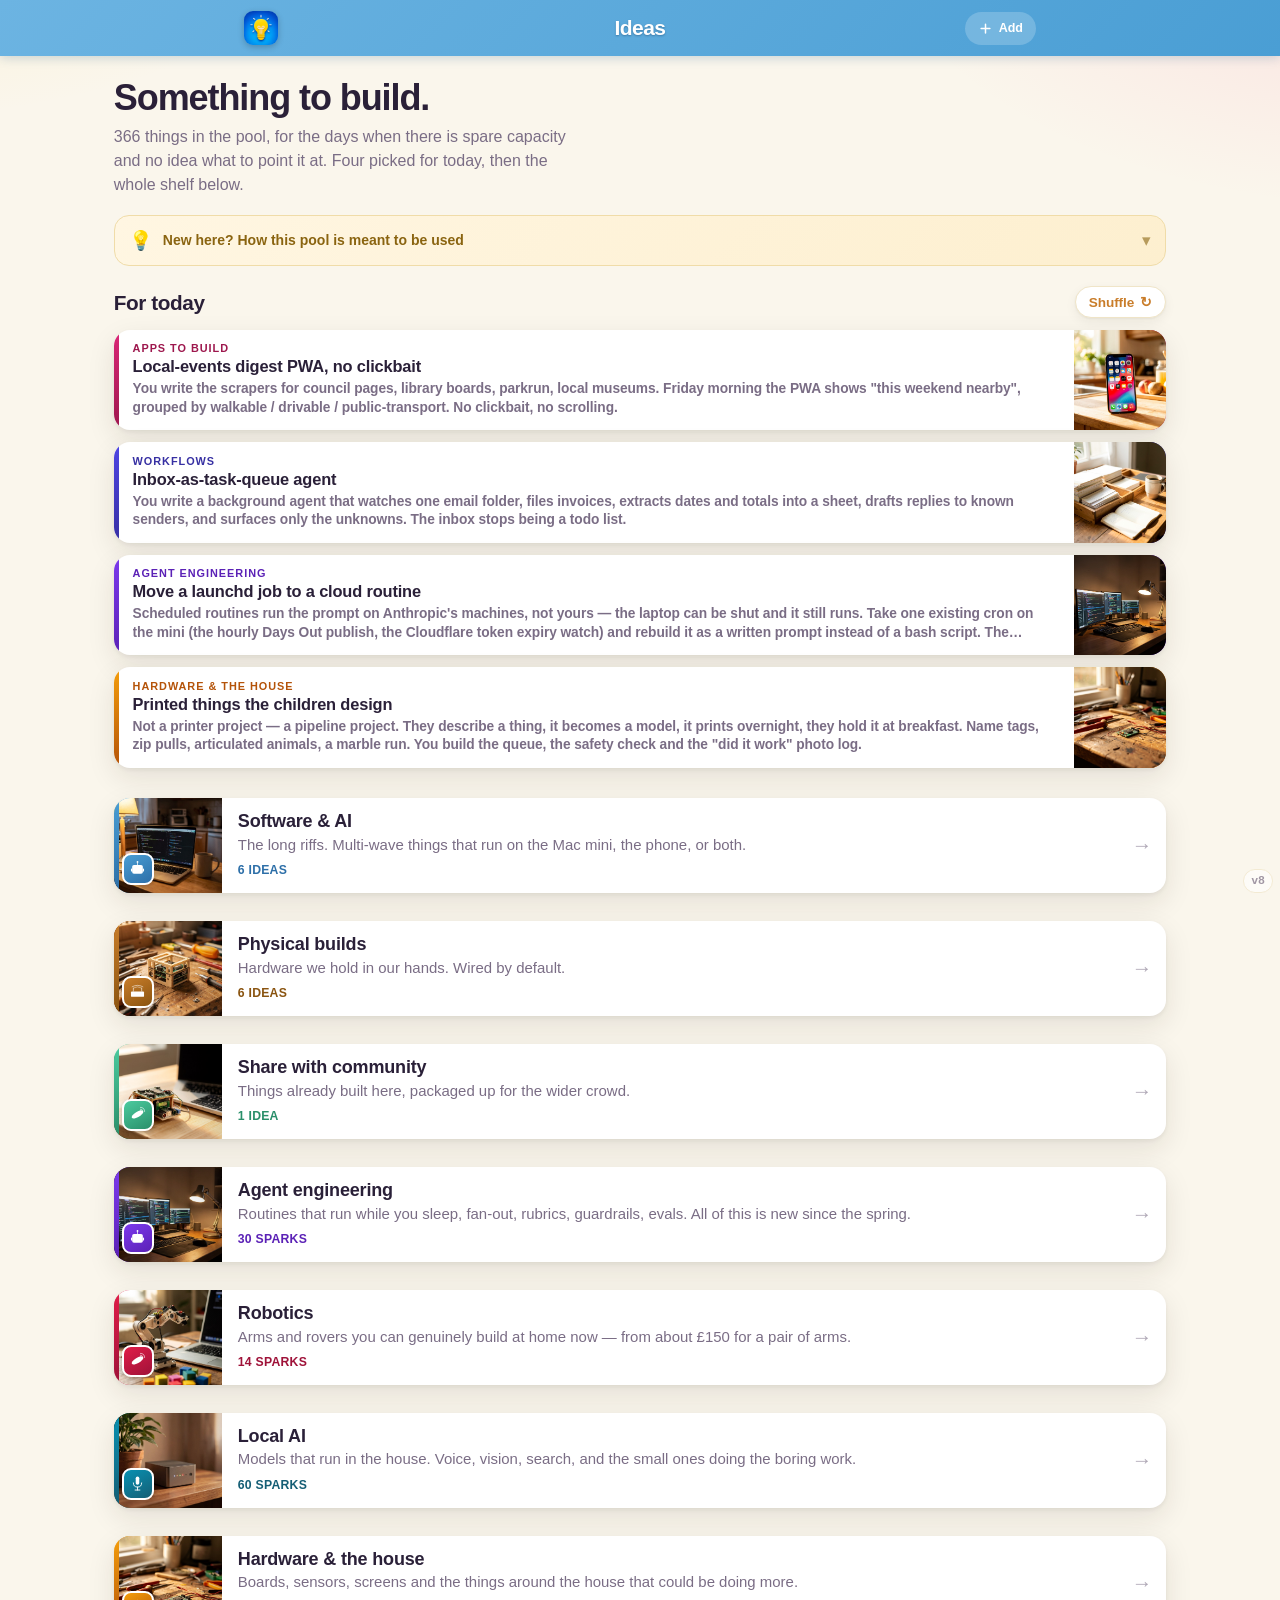
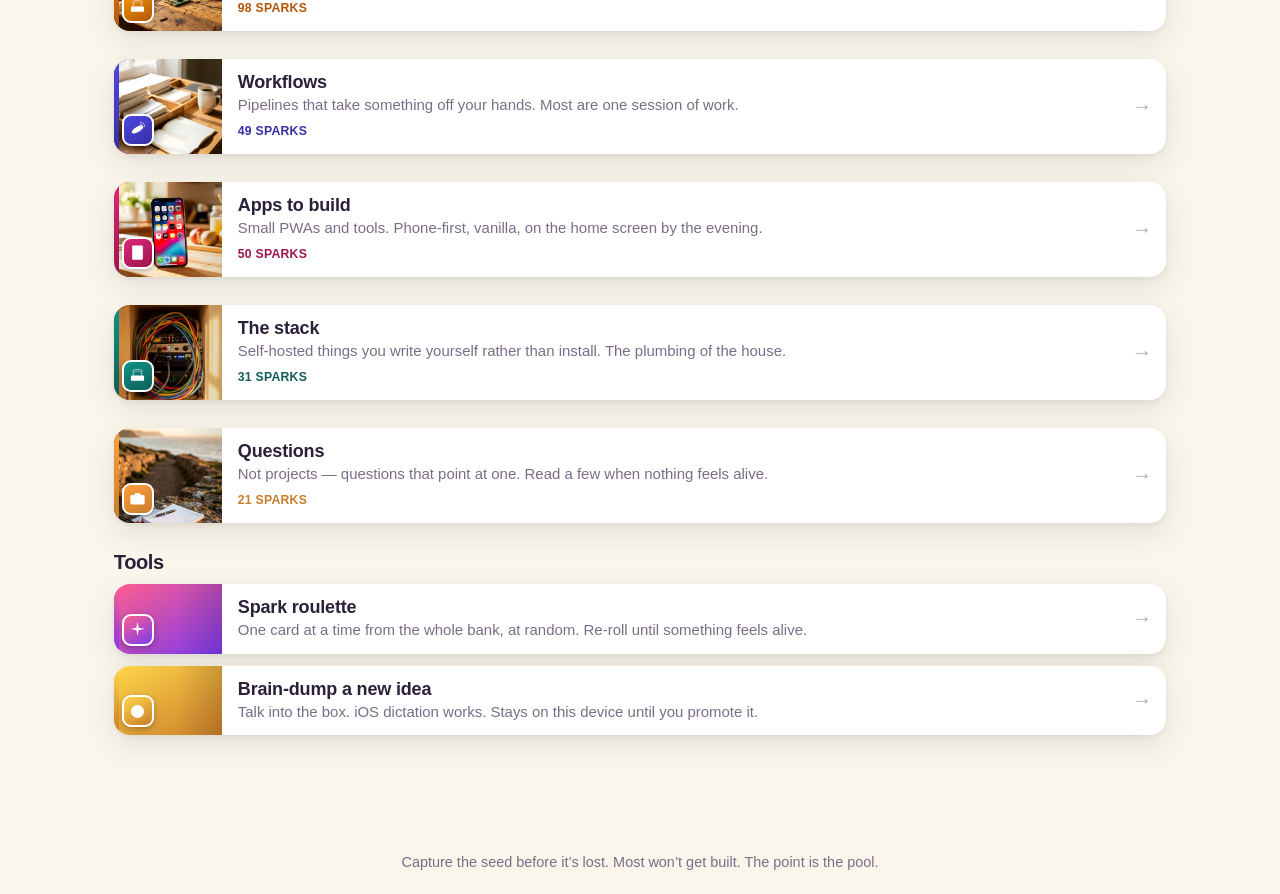
==== commit 3d88067d: "Rebuild the home page on the Classical Mind shelf shell + 41 more sparks The front page was one long" ====
--- a/index.html
+++ b/index.html
@@ -7,47 +7,78 @@
   <meta name="apple-mobile-web-app-capable" content="yes">
   <meta name="apple-mobile-web-app-status-bar-style" content="default">
   <meta name="apple-mobile-web-app-title" content="Ideas">
-  <title>Ideas — The pool</title>
+  <title>Ideas — something to build</title>
   <link rel="manifest" href="manifest.json">
   <link rel="icon" type="image/png" sizes="192x192" href="icon-192.png">
   <link rel="apple-touch-icon" href="apple-touch-icon.png">
-  <link rel="stylesheet" href="assets/style.css">
+  <link rel="stylesheet" href="assets/style.css?v8">
 </head>
 <body class="launcher">
 
-  <header class="launcher-hero">
-    <div class="hero-wrap">
-      <div class="hero-brand">
-        <img src="icon-192.png" alt="" class="brand-icon" onerror="this.style.display='none'">
-        <div>
-          <h1>Ideas</h1>
-          <p class="hero-lede">The pool of project ideas waiting for a quiet day. Pull one out. Brain-dump a new one. Spark a fresh one.</p>
-        </div>
-      </div>
-      <div class="count-pill" id="count-pill">… ideas</div>
+  <div class="appbar">
+    <div class="row">
+      <img src="icon-192.png" alt="Ideas" class="abico">
+      <span class="brand">Ideas</span>
+      <a class="hbtn" href="add.html" title="Brain-dump a new idea">
+        <svg viewBox="0 0 24 24" fill="none" stroke="currentColor" stroke-width="2.4" stroke-linecap="round"><path d="M12 5v14M5 12h14"/></svg>
+        <span>Add</span>
+      </a>
     </div>
-  </header>
+  </div>
 
   <main class="launcher-main">
 
-    <div class="action-row">
-      <a href="add.html" class="action-tile" style="--c:#FFD64A;--cd:#C97D2A;">
-        <span class="action-icon"><svg viewBox="0 0 64 64" class="tile-icon" id="add-icon"></svg></span>
-        <span class="action-body">
-          <span class="action-name">Brain-dump a new idea</span>
-          <span class="action-tagline">Talk into the textarea. iOS dictation works.</span>
-        </span>
-      </a>
-      <a href="spark.html" class="action-tile" style="--c:#FF5E8E;--cd:#7c3aed;">
-        <span class="action-icon"><svg viewBox="0 0 64 64" class="tile-icon" id="spark-icon"></svg></span>
-        <span class="action-body">
-          <span class="action-name">Spark a new idea</span>
-          <span class="action-tagline">Pull a fresh pattern from the wider world.</span>
-        </span>
-      </a>
+    <div class="cm-hero">
+      <h1>Something to build.</h1>
+      <p id="hero-lede">The pool, for the days when there is spare capacity and no idea what to point it at. Four picked for today, then the whole shelf below.</p>
     </div>
 
-    <div id="sections"></div>
+    <details class="welcome" id="welcomeBox">
+      <summary class="welcome-sum">
+        <span class="wl-badge" aria-hidden="true">💡</span>
+        <span class="wl-sumtxt"><b>New here?</b> How this pool is meant to be used</span>
+        <span class="wl-chev" aria-hidden="true">▾</span>
+      </summary>
+      <div class="welcome-body">
+        <p><b>Four for today</b> is the quick way in. Tap one, read it, and if it is alive either dig into it in a chat or leave it. Shuffle if none of them land.</p>
+        <p><b>The shelves</b> below are the whole pool sorted by kind, so you can see which things sit next to each other. The long riffs at the top are the ones already thought through in detail. The rest are single cards — a pattern, enough to recognise, with a chat prompt ready.</p>
+        <p><b>Most of these will never be built.</b> That is the point. The pool exists so that a free evening never starts from a blank page.</p>
+      </div>
+    </details>
+
+    <section class="daily-feed" aria-label="For today">
+      <div class="today-head">
+        <div class="daily-lead">For today</div>
+        <button class="today-shuffle" id="todayShuffle" type="button">Shuffle <span aria-hidden="true">↻</span></button>
+      </div>
+      <div class="today-list" id="todayList"></div>
+    </section>
+
+    <div id="shelves"></div>
+
+    <section class="shelf">
+      <div class="shelf-head">
+        <h2 class="shelf-title">Tools</h2>
+      </div>
+      <div class="rtile-list">
+        <a href="spark.html" class="rtile" style="--c:#FF5E8E;--cd:#7C3AED;">
+          <span class="rtile-photo"><span class="rtile-ic" id="ic-spark"></span></span>
+          <span class="rtile-body">
+            <span class="rtile-name">Spark roulette</span>
+            <span class="rtile-tagline">One card at a time from the whole bank, at random. Re-roll until something feels alive.</span>
+          </span>
+          <span class="rtile-chev" aria-hidden="true">→</span>
+        </a>
+        <a href="add.html" class="rtile" style="--c:#FFD64A;--cd:#C97D2A;">
+          <span class="rtile-photo"><span class="rtile-ic" id="ic-add"></span></span>
+          <span class="rtile-body">
+            <span class="rtile-name">Brain-dump a new idea</span>
+            <span class="rtile-tagline">Talk into the box. iOS dictation works. Stays on this device until you promote it.</span>
+          </span>
+          <span class="rtile-chev" aria-hidden="true">→</span>
+        </a>
+      </div>
+    </section>
 
   </main>
 
@@ -55,69 +86,64 @@
     Capture the seed before it&rsquo;s lost. Most won&rsquo;t get built. The point is the pool.
   </footer>
 
+  <div class="cm-modal-overlay" id="overlay" hidden>
+    <div class="cm-modal" role="dialog" aria-modal="true" aria-labelledby="mTitle">
+      <button class="cm-mclose" id="mClose" aria-label="Close">&times;</button>
+      <div class="cm-mhead">
+        <div class="cm-mkicker" id="mKicker"></div>
+        <div class="cm-mtitle" id="mTitle"></div>
+      </div>
+      <div class="cm-mbody" id="mBody"></div>
+      <div class="cm-mactions" id="mActions"></div>
+    </div>
+  </div>
+
   <script src="assets/ideas-data.js"></script>
+  <script src="assets/sparks-data.js"></script>
+  <script src="assets/cats-data.js"></script>
   <script src="assets/app.js"></script>
+  <script src="assets/shelf.js?v8"></script>
   <script>
-    // Inject action-tile icons
-    document.getElementById('add-icon').innerHTML = TB.ICONS.plus;
-    document.getElementById('spark-icon').innerHTML = TB.ICONS.spark;
+    document.getElementById('ic-spark').innerHTML = `<svg viewBox="0 0 64 64">${TB.ICONS.spark}</svg>`;
+    document.getElementById('ic-add').innerHTML   = `<svg viewBox="0 0 64 64">${TB.ICONS.plus}</svg>`;
 
-    // Group ideas by category
-    const user = TB.loadUserIdeas();
-    const hidden = new Set(TB.loadHiddenSeeds());
-    const seed = (window.IDEAS || []).filter(i => !hidden.has(i.id));
-    const all = [...user, ...seed];
-    document.getElementById('count-pill').textContent = `${all.length} ideas in the pool`;
+    // ---------- The pool, counted ----------
+    const userIdeas = TB.loadUserIdeas();
+    const sparkCount = (window.SPARKS || []).length;
+    const ideaCount = (window.IDEAS || []).length + userIdeas.length;
+    document.getElementById('hero-lede').textContent =
+      `${ideaCount + sparkCount} things in the pool, for the days when there is spare capacity and no idea what to point it at. Four picked for today, then the whole shelf below.`;
 
-    const userTiles = user;
-    const grouped = {};
-    for (const cat of window.CATEGORIES) grouped[cat.id] = [];
-    for (const idea of seed) {
-      if (grouped[idea.category]) grouped[idea.category].push(idea);
+    // ---------- For today ----------
+    // Deterministic per day so the four are the same all day, and the
+    // shuffle button walks forward through the deck rather than
+    // re-randomising into something you already saw.
+    let todayOffset = 0;
+    function paintToday() {
+      document.getElementById('todayList').innerHTML =
+        Shelf.pickForToday(todayOffset).map(Shelf.todayBarHTML).join('');
     }
+    document.getElementById('todayShuffle').addEventListener('click', () => {
+      todayOffset += 4;
+      paintToday();
+    });
+    paintToday();
 
-    function renderTile(idea) {
-      const isUser = !window.IDEAS.find(s => s.id === idea.id);
-      return `
-        <a href="idea.html?id=${encodeURIComponent(idea.id)}" class="tile" style="--c:${idea.color};--cd:${idea.colorDeep};">
-          ${isUser ? '<span class="tile-badge">Yours</span>' : ''}
-          <div class="tile-icon-wrap">${TB.tileIconSVG(idea.icon)}</div>
-          <div class="tile-body">
-            <div class="tile-name">${TB.escapeHtml(idea.name)}</div>
-            <div class="tile-tagline">${TB.escapeHtml(idea.hook)}</div>
-            ${idea.status ? `<div class="tile-status">${TB.escapeHtml(idea.status)}</div>` : ''}
-          </div>
-        </a>`;
+    // ---------- Shelves ----------
+    let html = '';
+    if (userIdeas.length) {
+      html += Shelf.sectionHTML({
+        id: '__yours', name: 'Your brain-dumps',
+        sub: 'Captured straight into the app on this device.',
+        c: '#FF5E8E', cd: '#9D174D', icon: 'plus'
+      }, userIdeas.length, 'yours');
     }
-
-    const sectionsEl = document.getElementById('sections');
-    let html = '';
-
-    if (userTiles.length) {
-      html += `
-        <section class="tile-section">
-          <h2 class="tile-section-title">Your brain-dumps</h2>
-          <p class="tile-section-sub">Captured straight into the app. Local to this device.</p>
-          <div class="tile-grid">${userTiles.map(renderTile).join('')}</div>
-        </section>`;
+    for (const shelf of window.SHELVES) {
+      const n = window.shelfItems(shelf).length;
+      if (!n) continue;
+      html += Shelf.sectionHTML(shelf, n);
     }
-
-    for (const cat of window.CATEGORIES) {
-      const list = grouped[cat.id];
-      if (!list.length) continue;
-      html += `
-        <section class="tile-section">
-          <h2 class="tile-section-title">${TB.escapeHtml(cat.name)}</h2>
-          <p class="tile-section-sub">${TB.escapeHtml(cat.sub)}</p>
-          <div class="tile-grid">${list.map(renderTile).join('')}</div>
-        </section>`;
-    }
-
-    if (!all.length) {
-      html = `<div class="empty">No ideas yet. Tap <strong>Brain-dump a new idea</strong> or <strong>Spark a new idea</strong> to start the pool.</div>`;
-    }
-
-    sectionsEl.innerHTML = html;
+    document.getElementById('shelves').innerHTML = html;
   </script>
 </body>
 </html>
--- a/assets/style.css
+++ b/assets/style.css
@@ -771,3 +771,175 @@
 @supports (padding: env(safe-area-inset-top)) {
   .launcher-hero { padding-top: calc(1.8em + env(safe-area-inset-top)); }
 }
+
+/* ============================================================
+   THE SHELF SHELL  (v8)
+   Lifted from Classical Mind so Ideas reads the same way: an app
+   bar, a "For today" band with a photo down the side of each row,
+   then one photo shelf per category instead of one long wall of
+   tiles on the front page.
+   ============================================================ */
+
+/* ---- App bar ---- */
+.appbar {
+  background: var(--grad-sky); box-shadow: 0 2px 10px rgba(31, 90, 140, .22);
+  position: sticky; top: env(safe-area-inset-top, 0px); z-index: 40;
+}
+.appbar .row {
+  display: grid; grid-template-columns: 1fr auto 1fr; align-items: center;
+  height: 56px; max-width: 820px; margin: 0 auto; padding: 0 14px;
+}
+.appbar .abico { width: 34px; height: 34px; border-radius: 9px; justify-self: start; box-shadow: 0 2px 6px rgba(0,0,0,.22); display: block; }
+.appbar .brand {
+  justify-self: center; font-weight: 900; font-size: 21px; letter-spacing: -.025em;
+  white-space: nowrap; color: #fff; text-shadow: 0 1px 2px rgba(18,58,96,.4);
+}
+@media (max-width: 360px) { .appbar .brand { font-size: 19px; } }
+.appbar .hbtn {
+  justify-self: end; display: inline-flex; align-items: center; gap: 6px; color: #fff;
+  background: rgba(255,255,255,.20); border: 0; cursor: pointer;
+  font: 700 12.5px/1 var(--sans); padding: 9px 13px; border-radius: var(--radius-pill);
+  text-decoration: none;
+}
+.appbar .hbtn svg { width: 15px; height: 15px; }
+@media (max-width: 440px) { .appbar .hbtn span { display: none; } }
+
+/* ---- Compact hero ---- */
+.cm-hero { margin: 6px 0 18px; }
+.cm-hero h1 { font-weight: 800; font-size: clamp(26px, 6.5vw, 36px); letter-spacing: -.03em; line-height: 1.05; margin: 0; }
+.cm-hero p { margin: .5em 0 0; font-size: 16px; line-height: 1.5; color: var(--ink-mute); max-width: 52ch; }
+
+/* ---- "New here?" welcome ---- */
+.welcome { margin: 0 0 20px; border-radius: 15px; overflow: hidden; background: linear-gradient(135deg, #FFF6E2, #FDEFCF); border: 1.5px solid #F0DCA8; }
+.welcome[open] { background: var(--paper-card); border-color: var(--rule); box-shadow: var(--shadow-sm); }
+.welcome-sum { list-style: none; cursor: pointer; display: flex; align-items: center; gap: 10px; padding: 12px 14px; color: #8A6410; }
+.welcome-sum::-webkit-details-marker { display: none; }
+.welcome[open] .welcome-sum { color: var(--ink); border-bottom: 1px solid var(--rule); }
+.wl-badge { font-size: 19px; line-height: 1; }
+.wl-sumtxt { flex: 1; font: 600 14px/1.35 var(--sans); } .wl-sumtxt b { font-weight: 800; }
+.wl-chev { transition: transform .2s; opacity: .6; } .welcome[open] .wl-chev { transform: rotate(180deg); }
+.welcome-body { padding: 14px 15px 16px; font-size: 15px; line-height: 1.55; color: var(--ink-soft); }
+.welcome-body p { margin: 0 0 .7em; } .welcome-body p:last-child { margin-bottom: 0; }
+.welcome-body b { color: var(--ink); }
+
+/* ---- "For today" band: photo down the RIGHT ---- */
+.today-head { display: flex; align-items: center; justify-content: space-between; gap: 10px; margin: 0 0 12px; }
+.daily-lead { font-weight: 800; font-size: 1.22em; letter-spacing: -.02em; }
+.today-shuffle {
+  cursor: pointer; font: 800 .8em var(--sans); color: var(--sun-deep); background: var(--paper-card);
+  border: 1.5px solid var(--rule); border-radius: var(--radius-pill); display: inline-flex; gap: .45em;
+  align-items: center; padding: .5em .95em; box-shadow: var(--shadow-sm);
+  transition: transform .15s ease, border-color .15s ease;
+}
+.today-shuffle:hover { border-color: var(--sun-hot); } .today-shuffle:active { transform: scale(.95); }
+.today-list { display: flex; flex-direction: column; gap: .7em; margin-bottom: 30px; }
+.today-bar {
+  position: relative; display: flex; align-items: stretch; width: 100%; border: none; padding: 0;
+  cursor: pointer; text-align: left; background: var(--paper-card); border-radius: var(--radius-md);
+  overflow: hidden; box-shadow: var(--shadow-md); font-family: var(--sans); color: inherit;
+  transition: transform .15s cubic-bezier(0.34, 1.56, 0.64, 1), box-shadow .15s ease;
+}
+.today-bar::before { content: ""; position: absolute; left: 0; top: 0; bottom: 0; width: 5px; z-index: 3; background: linear-gradient(180deg, var(--c), var(--cd)); }
+.today-bar:hover { transform: translateY(-2px); box-shadow: var(--shadow-lg); }
+.today-bar:active { transform: scale(.99); }
+.tb-text { flex: 1; min-width: 0; padding: .85em 1em .85em 1.2em; display: flex; flex-direction: column; justify-content: center; gap: .22em; }
+.tb-kicker { font: 800 .64rem/1 var(--sans); letter-spacing: .09em; text-transform: uppercase; color: var(--cd); }
+.tb-title { font-weight: 800; font-size: 1.05em; letter-spacing: -.01em; line-height: 1.18; overflow: hidden; text-overflow: ellipsis; white-space: nowrap; }
+.tb-teaser { font-size: .88em; color: var(--ink-mute); line-height: 1.34; display: -webkit-box; -webkit-line-clamp: 2; -webkit-box-orient: vertical; overflow: hidden; }
+.tb-photo { flex: none; width: 92px; align-self: stretch; position: relative; overflow: hidden; background: linear-gradient(150deg, var(--c), var(--cd)); }
+.tb-photo img { position: absolute; inset: 0; width: 100%; height: 100%; object-fit: cover; z-index: 1; }
+.tb-glyph { position: absolute; inset: 0; display: grid; place-items: center; z-index: 0; color: #fff; }
+.tb-glyph svg { width: 30px; height: 30px; }
+
+/* ---- Photo shelves: photo down the LEFT ---- */
+.rtile-list { display: flex; flex-direction: column; gap: .7em; }
+.rtile {
+  position: relative; display: flex; align-items: stretch; width: 100%;
+  text-decoration: none; color: inherit; background: var(--paper-card);
+  border-radius: var(--radius-md); overflow: hidden; box-shadow: var(--shadow-md);
+  transition: transform .15s cubic-bezier(.34, 1.56, .64, 1), box-shadow .15s ease;
+}
+.rtile::before { content: ""; position: absolute; left: 0; top: 0; bottom: 0; width: 5px; z-index: 3; background: linear-gradient(180deg, var(--c), var(--cd)); }
+.rtile:hover { transform: translateY(-2px); box-shadow: var(--shadow-lg); }
+.rtile:active { transform: scale(.99); }
+.rtile-photo { flex: none; width: 108px; align-self: stretch; position: relative; overflow: hidden; background: linear-gradient(150deg, var(--c), var(--cd)); }
+.rtile-photo img { position: absolute; inset: 0; width: 100%; height: 100%; object-fit: cover; z-index: 1; }
+.rtile-photo::after { content: ""; position: absolute; inset: 0; background: linear-gradient(90deg, rgba(0,0,0,0) 60%, rgba(0,0,0,.12)); z-index: 2; }
+.rtile-ic {
+  position: absolute; left: 8px; bottom: 8px; z-index: 3; width: 32px; height: 32px;
+  border-radius: 9px; background: linear-gradient(150deg, var(--c), var(--cd));
+  display: grid; place-items: center; box-shadow: 0 2px 6px rgba(0,0,0,.28); border: 2px solid var(--paper-card);
+}
+.rtile-ic svg { width: 19px; height: 19px; color: #fff; }
+.rtile-body { flex: 1; min-width: 0; padding: 13px 12px 13px 16px; display: flex; flex-direction: column; justify-content: center; gap: .18em; }
+.rtile-name { font-weight: 800; font-size: 1.06em; letter-spacing: -.01em; line-height: 1.15; }
+.rtile-tagline { font-size: .88em; line-height: 1.35; color: var(--ink-mute); }
+.rtile-count { margin-top: .3em; font-size: .72rem; font-weight: 800; letter-spacing: .02em; text-transform: uppercase; color: var(--cd); }
+.rtile-chev { flex: none; align-self: center; padding-right: 14px; color: var(--ink-mute); font-size: 1.2em; opacity: .6; }
+
+/* ---- Category page ---- */
+.cat-hero { position: relative; border-radius: var(--radius-lg); overflow: hidden; margin: 6px 0 20px; background: linear-gradient(150deg, var(--c), var(--cd)); box-shadow: var(--shadow-md); }
+.cat-hero img { position: absolute; inset: 0; width: 100%; height: 100%; object-fit: cover; z-index: 0; }
+.cat-hero::after { content: ""; position: absolute; inset: 0; z-index: 1; background: linear-gradient(160deg, rgba(0,0,0,.30), rgba(0,0,0,.62)); }
+.cat-hero-body { position: relative; z-index: 2; padding: 26px 20px 22px; color: #fff; }
+.cat-hero-kicker { font: 800 .68rem/1 var(--sans); letter-spacing: .1em; text-transform: uppercase; opacity: .9; }
+.cat-hero-name { margin: .45em 0 0; font-weight: 800; font-size: clamp(24px, 6vw, 32px); letter-spacing: -.02em; line-height: 1.1; }
+.cat-hero-sub { margin: .5em 0 0; font-size: 15px; line-height: 1.45; opacity: .93; max-width: 46ch; }
+
+.card-list { display: flex; flex-direction: column; gap: .7em; }
+.scard {
+  position: relative; width: 100%; text-align: left; border: none; cursor: pointer;
+  background: var(--paper-card); border-radius: var(--radius-md); box-shadow: var(--shadow-md);
+  padding: 15px 16px 15px 20px; font-family: var(--sans); color: inherit;
+  transition: transform .15s cubic-bezier(.34, 1.56, .64, 1), box-shadow .15s ease;
+  text-decoration: none; display: block;
+}
+.scard::before { content: ""; position: absolute; left: 0; top: 0; bottom: 0; width: 5px; border-radius: var(--radius-md) 0 0 var(--radius-md); background: linear-gradient(180deg, var(--c), var(--cd)); }
+.scard:hover { transform: translateY(-2px); box-shadow: var(--shadow-lg); }
+.scard:active { transform: scale(.99); }
+.scard-name { font-weight: 800; font-size: 1.04em; letter-spacing: -.01em; line-height: 1.2; }
+.scard-body { margin-top: .3em; font-size: .92em; line-height: 1.45; color: var(--ink-mute); }
+.scard-saved { margin-top: .5em; display: inline-block; font: 800 .7rem var(--sans); letter-spacing: .04em; text-transform: uppercase; color: var(--cd); }
+
+/* ---- Detail modal ---- */
+.cm-modal-overlay {
+  position: fixed; inset: 0; z-index: 80; background: rgba(40, 30, 20, .55);
+  backdrop-filter: blur(4px); -webkit-backdrop-filter: blur(4px);
+  display: flex; align-items: center; justify-content: center;
+  padding: max(36px, calc(env(safe-area-inset-top) + 20px)) 22px max(36px, calc(env(safe-area-inset-bottom) + 20px));
+  opacity: 0; pointer-events: none; transition: opacity .2s ease;
+}
+.cm-modal-overlay.open { opacity: 1; pointer-events: auto; }
+.cm-modal {
+  position: relative; width: 100%; max-width: 440px; max-height: 100%; overflow-y: auto;
+  -webkit-overflow-scrolling: touch; background: var(--paper-card); border-radius: var(--radius-lg);
+  box-shadow: 0 24px 64px rgba(0,0,0,.38); transform: scale(.9); opacity: 0;
+  transition: transform .26s cubic-bezier(0.34, 1.56, 0.64, 1), opacity .18s ease;
+}
+.cm-modal-overlay.open .cm-modal { transform: scale(1); opacity: 1; }
+.cm-mhead { padding: 22px 22px 18px; color: #fff; background: linear-gradient(140deg, var(--c), var(--cd)); }
+.cm-mkicker { font: 800 11px/1 var(--sans); letter-spacing: .1em; text-transform: uppercase; opacity: .95; }
+.cm-mtitle { margin: .5em 0 0; font-weight: 800; font-size: clamp(21px, 5.5vw, 27px); letter-spacing: -.02em; line-height: 1.14; }
+.cm-mbody { padding: 20px 22px 24px; color: var(--ink-soft); font-size: 16px; line-height: 1.6; }
+.cm-mbody p { margin: 0 0 .9em; } .cm-mbody p:last-child { margin-bottom: 0; }
+.cm-mactions { display: flex; flex-wrap: wrap; gap: .55em; padding: 0 22px 24px; }
+.cm-mclose { position: absolute; top: 14px; right: 14px; z-index: 2; width: 34px; height: 34px; border-radius: 50%; border: 0; cursor: pointer; background: rgba(255,255,255,.22); color: #fff; font-size: 20px; line-height: 34px; text-align: center; }
+
+/* ---- Shelf section spacing ---- */
+.shelf { margin: 0 0 28px; }
+.shelf-head { margin: 0 0 10px; }
+.shelf-title { font-weight: 800; font-size: 1.18em; letter-spacing: -.02em; margin: 0; }
+.shelf-sub { margin: .25em 0 0; font-size: .93em; line-height: 1.4; color: var(--ink-mute); }
+
+/* The global `button, .btn` rule above wraps every button in a gradient-outline
+   pill. The shelf cards are buttons for keyboard and screen-reader reasons, not
+   because they should look like pills — so they opt out of the mask (which would
+   otherwise eat their coloured left edge) and the shuffle and close buttons drop
+   the ring entirely. */
+.today-bar::before,
+.scard::before { -webkit-mask: none; mask: none; padding: 0; }
+.today-shuffle::before,
+.cm-mclose::before { content: none; }
+.today-bar:active,
+.scard:active { transform: scale(.99); }
+.cm-mclose { padding: 0; }
